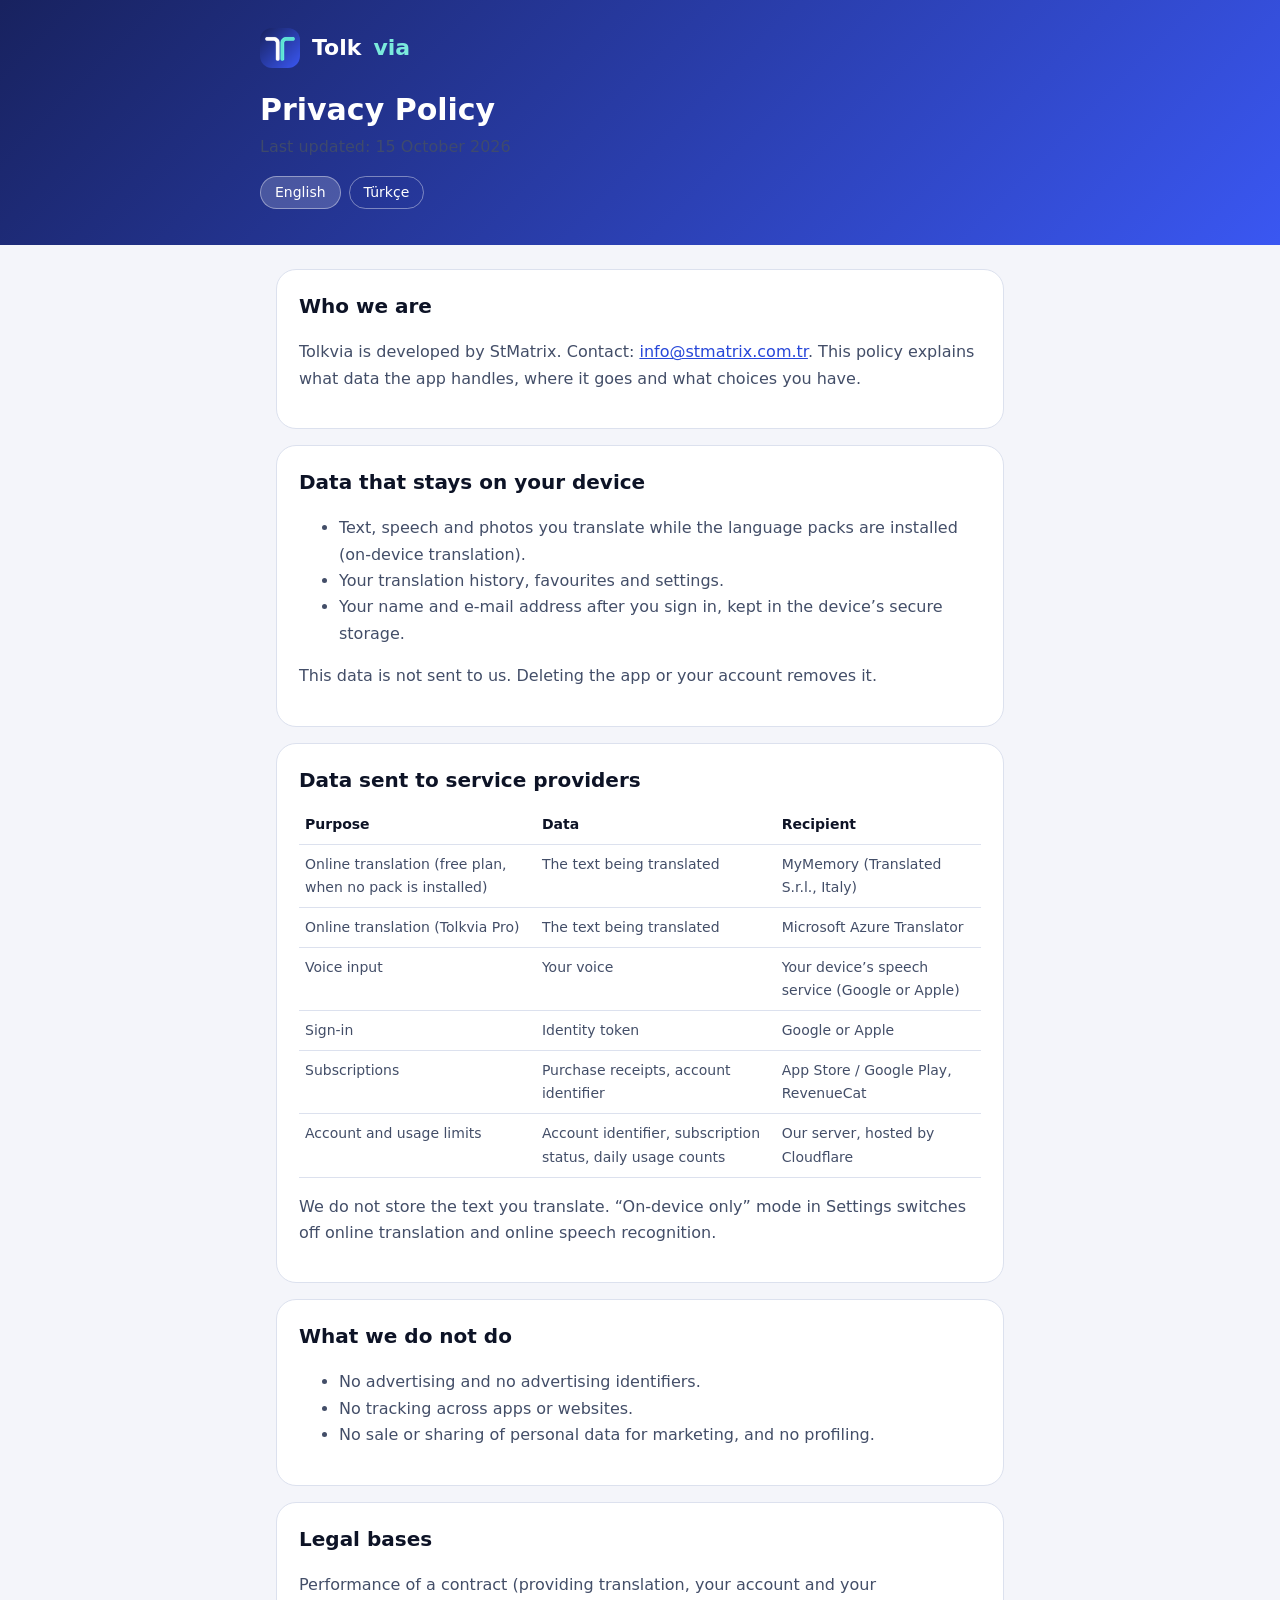
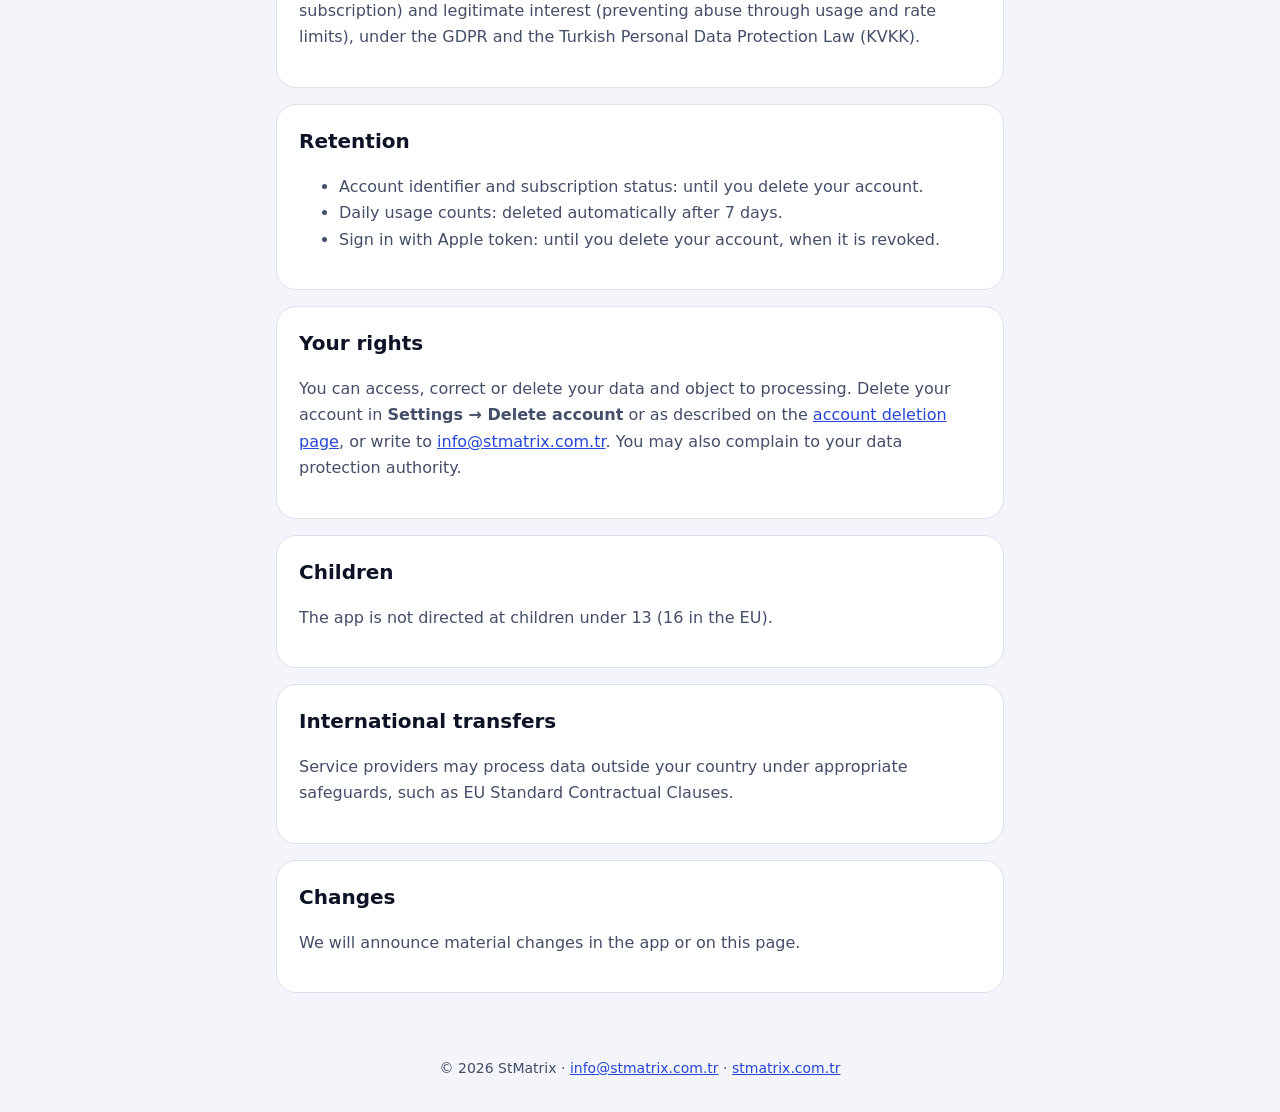
==== privacy.html @ 203be252 "Tolkvia legal pages: privacy policy, terms of use, account deletion (EN/TR)" ====
<!doctype html>
<html lang="en">
<head>
<meta charset="utf-8">
<meta name="viewport" content="width=device-width, initial-scale=1">
<title>Privacy Policy · Tolkvia</title>
<meta name="description" content="Last updated: 15 October 2026">
<link rel="icon" href="mark.png">
<link rel="stylesheet" href="style.css">
</head>
<body>
<header class="hero"><div class="wrap">
<a class="brand" href="index.html"><img src="mark.png" alt="">Tolk<span>via</span></a>
<h1>Privacy Policy</h1>
<p>Last updated: 15 October 2026</p>
<nav class="lang"><a href="privacy.html" aria-current="page">English</a><a href="privacy-tr.html" >Türkçe</a></nav>
</div></header>
<main class="wrap">
<section class="card"><h2>Who we are</h2><p>Tolkvia is developed by StMatrix. Contact: <a href="mailto:info@stmatrix.com.tr">info@stmatrix.com.tr</a>. This policy explains what data the app handles, where it goes and what choices you have.</p></section>
<section class="card"><h2>Data that stays on your device</h2><ul><li>Text, speech and photos you translate while the language packs are installed (on-device translation).</li><li>Your translation history, favourites and settings.</li><li>Your name and e-mail address after you sign in, kept in the device’s secure storage.</li></ul><p>This data is not sent to us. Deleting the app or your account removes it.</p></section>
<section class="card"><h2>Data sent to service providers</h2><div class="table"><table><tr><th>Purpose</th><th>Data</th><th>Recipient</th></tr><tr><td>Online translation (free plan, when no pack is installed)</td><td>The text being translated</td><td>MyMemory (Translated S.r.l., Italy)</td></tr><tr><td>Online translation (Tolkvia Pro)</td><td>The text being translated</td><td>Microsoft Azure Translator</td></tr><tr><td>Voice input</td><td>Your voice</td><td>Your device’s speech service (Google or Apple)</td></tr><tr><td>Sign-in</td><td>Identity token</td><td>Google or Apple</td></tr><tr><td>Subscriptions</td><td>Purchase receipts, account identifier</td><td>App Store / Google Play, RevenueCat</td></tr><tr><td>Account and usage limits</td><td>Account identifier, subscription status, daily usage counts</td><td>Our server, hosted by Cloudflare</td></tr></table></div><p>We do not store the text you translate. “On-device only” mode in Settings switches off online translation and online speech recognition.</p></section>
<section class="card"><h2>What we do not do</h2><ul><li>No advertising and no advertising identifiers.</li><li>No tracking across apps or websites.</li><li>No sale or sharing of personal data for marketing, and no profiling.</li></ul></section>
<section class="card"><h2>Legal bases</h2><p>Performance of a contract (providing translation, your account and your subscription) and legitimate interest (preventing abuse through usage and rate limits), under the GDPR and the Turkish Personal Data Protection Law (KVKK).</p></section>
<section class="card"><h2>Retention</h2><ul><li>Account identifier and subscription status: until you delete your account.</li><li>Daily usage counts: deleted automatically after 7 days.</li><li>Sign in with Apple token: until you delete your account, when it is revoked.</li></ul></section>
<section class="card"><h2>Your rights</h2><p>You can access, correct or delete your data and object to processing. Delete your account in <strong>Settings → Delete account</strong> or as described on the <a href="delete-account.html">account deletion page</a>, or write to <a href="mailto:info@stmatrix.com.tr">info@stmatrix.com.tr</a>. You may also complain to your data protection authority.</p></section>
<section class="card"><h2>Children</h2><p>The app is not directed at children under 13 (16 in the EU).</p></section>
<section class="card"><h2>International transfers</h2><p>Service providers may process data outside your country under appropriate safeguards, such as EU Standard Contractual Clauses.</p></section>
<section class="card"><h2>Changes</h2><p>We will announce material changes in the app or on this page.</p></section>

</main>
<footer>© 2026 StMatrix · <a href="mailto:info@stmatrix.com.tr">info@stmatrix.com.tr</a> · <a href="https://stmatrix.com.tr">stmatrix.com.tr</a></footer>
</body>
</html>
---- style.css ----
:root {
  --bg: #f4f5fa;
  --surface: #ffffff;
  --text: #0d1326;
  --muted: #434e68;
  --border: #dce1ee;
  --primary: #2747d9;
  --g1: #18225f;
  --g2: #3a57f2;
}
@media (prefers-color-scheme: dark) {
  :root {
    --bg: #070a15;
    --surface: #121930;
    --text: #f2f5fc;
    --muted: #b7c0da;
    --border: #28335a;
    --primary: #8098ff;
  }
}
* { box-sizing: border-box; }
body {
  margin: 0;
  background: var(--bg);
  color: var(--text);
  font: 16px/1.65 Inter, system-ui, -apple-system, "Segoe UI", Roboto, sans-serif;
}
.hero {
  background: linear-gradient(135deg, var(--g1), var(--g2));
  color: #fff;
  padding: 28px 16px 36px;
}
.wrap { max-width: 760px; margin: 0 auto; padding: 0 16px; }
.hero .wrap { padding: 0; }
.brand { display: flex; align-items: center; gap: 12px; text-decoration: none; color: #fff; font-weight: 800; font-size: 22px; }
.brand img { width: 40px; height: 40px; border-radius: 12px; }
.brand span { color: #7beadc; }
.hero h1 { font-size: 30px; line-height: 1.2; margin: 24px 0 6px; }
.hero p { margin: 0; opacity: .85; }
.lang { margin-top: 16px; display: flex; gap: 8px; flex-wrap: wrap; }
.lang a { color: #fff; border: 1px solid rgba(255,255,255,.4); border-radius: 999px; padding: 4px 14px; text-decoration: none; font-size: 14px; }
.lang a[aria-current] { background: rgba(255,255,255,.18); }
main.wrap { padding-top: 24px; padding-bottom: 48px; }
.card { background: var(--surface); border: 1px solid var(--border); border-radius: 20px; padding: 20px 22px; margin-bottom: 16px; }
h2 { font-size: 20px; margin: 0 0 8px; }
p, li { color: var(--muted); }
a { color: var(--primary); }
table { width: 100%; border-collapse: collapse; font-size: 14px; }
th, td { text-align: left; padding: 8px 6px; border-bottom: 1px solid var(--border); vertical-align: top; color: var(--muted); }
th { color: var(--text); }
.table { overflow-x: auto; }
.grid { display: grid; gap: 12px; grid-template-columns: repeat(auto-fit, minmax(220px, 1fr)); }
.grid a { display: block; text-decoration: none; background: var(--surface); border: 1px solid var(--border); border-radius: 20px; padding: 18px; color: var(--text); font-weight: 600; }
.grid a small { display: block; color: var(--muted); font-weight: 400; margin-top: 4px; }
footer { text-align: center; font-size: 14px; color: var(--muted); padding: 0 16px 32px; }
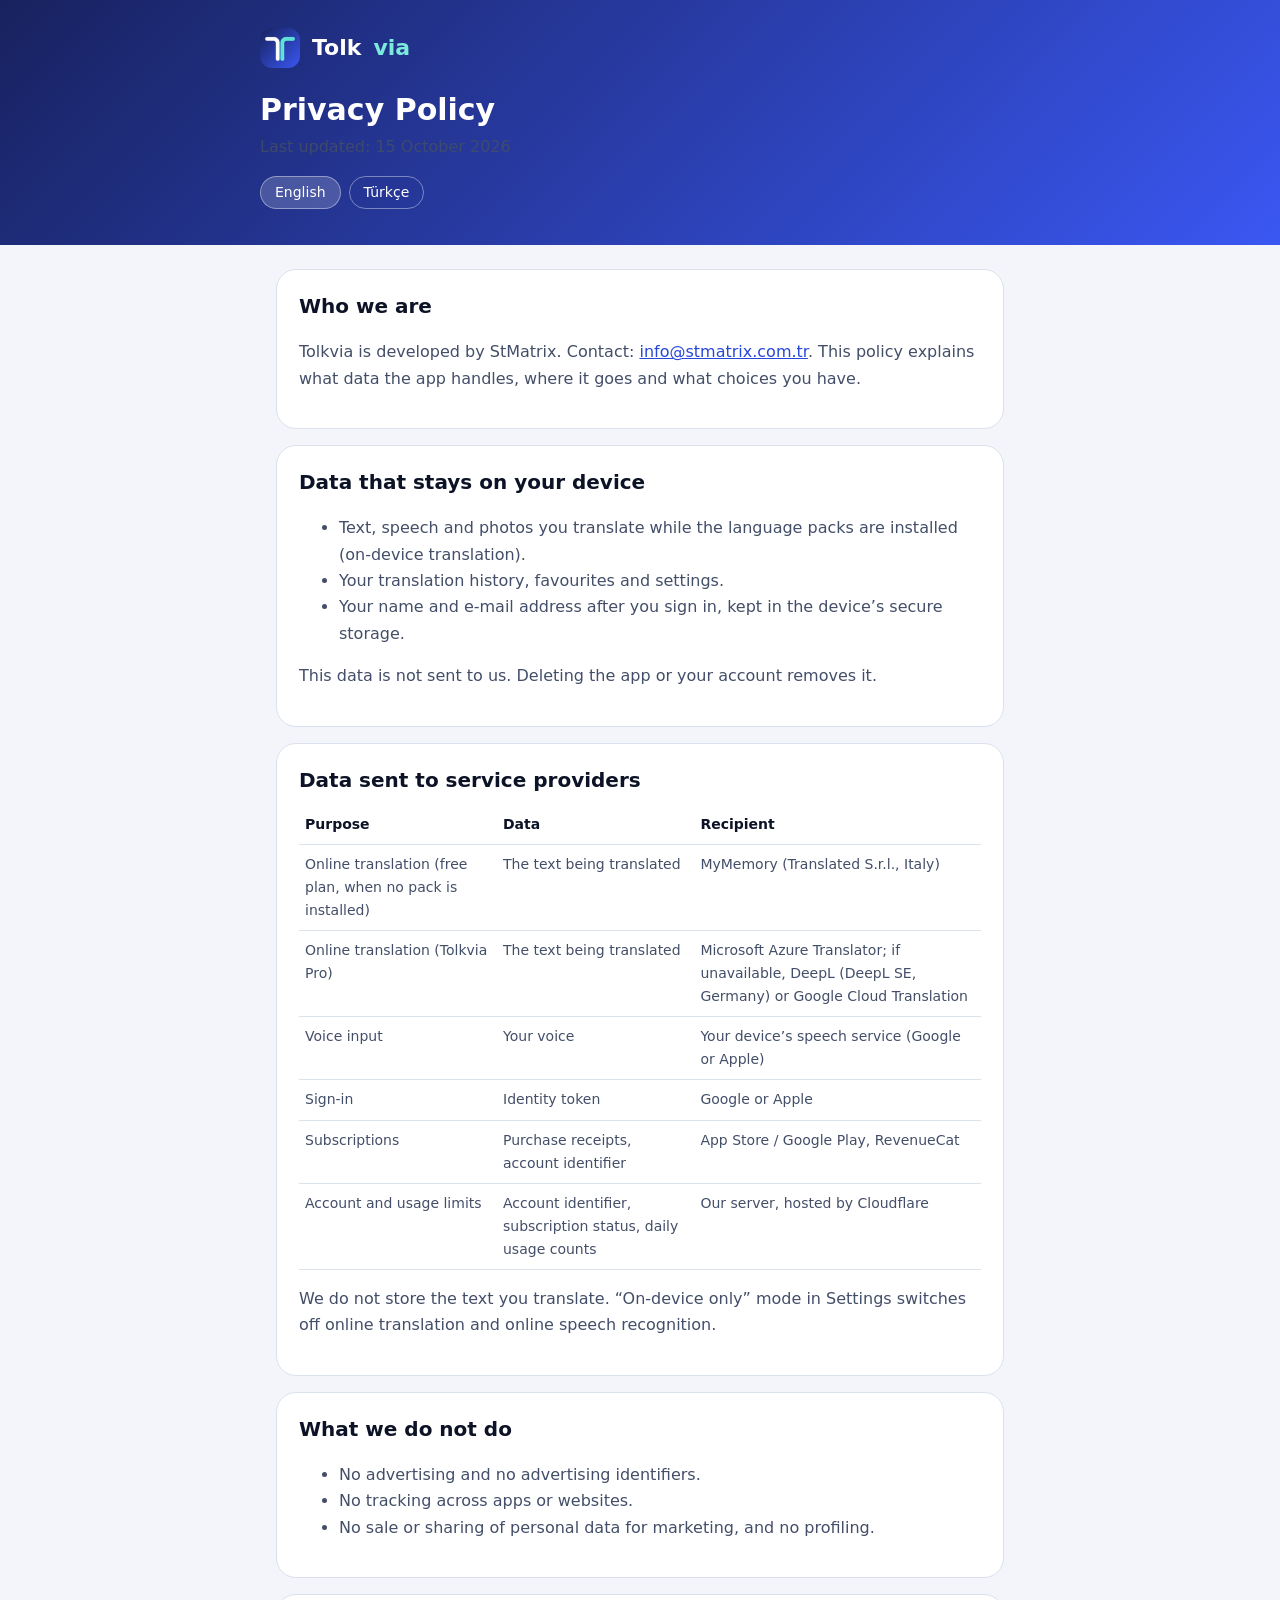
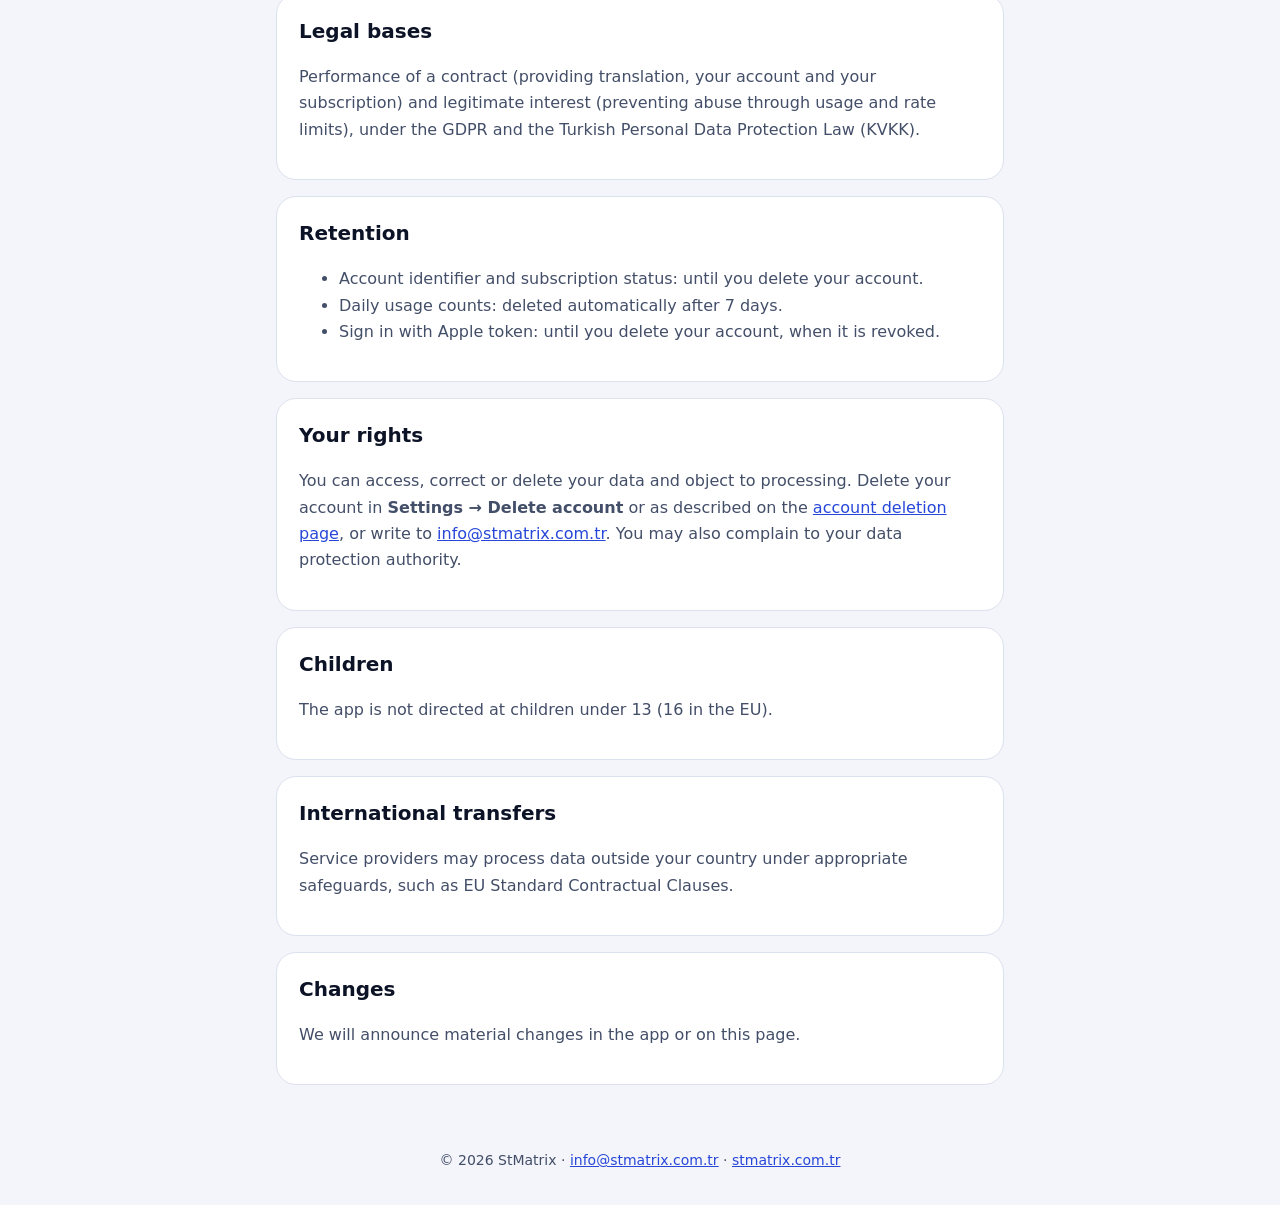
==== commit 930c8c33: "List DeepL and Google Cloud Translation as Pro translation fallbacks Co-Authored-By: Claude Opus 5.5" ====
--- a/privacy.html
+++ b/privacy.html
@@ -18,7 +18,7 @@
 <main class="wrap">
 <section class="card"><h2>Who we are</h2><p>Tolkvia is developed by StMatrix. Contact: <a href="mailto:info@stmatrix.com.tr">info@stmatrix.com.tr</a>. This policy explains what data the app handles, where it goes and what choices you have.</p></section>
 <section class="card"><h2>Data that stays on your device</h2><ul><li>Text, speech and photos you translate while the language packs are installed (on-device translation).</li><li>Your translation history, favourites and settings.</li><li>Your name and e-mail address after you sign in, kept in the device’s secure storage.</li></ul><p>This data is not sent to us. Deleting the app or your account removes it.</p></section>
-<section class="card"><h2>Data sent to service providers</h2><div class="table"><table><tr><th>Purpose</th><th>Data</th><th>Recipient</th></tr><tr><td>Online translation (free plan, when no pack is installed)</td><td>The text being translated</td><td>MyMemory (Translated S.r.l., Italy)</td></tr><tr><td>Online translation (Tolkvia Pro)</td><td>The text being translated</td><td>Microsoft Azure Translator</td></tr><tr><td>Voice input</td><td>Your voice</td><td>Your device’s speech service (Google or Apple)</td></tr><tr><td>Sign-in</td><td>Identity token</td><td>Google or Apple</td></tr><tr><td>Subscriptions</td><td>Purchase receipts, account identifier</td><td>App Store / Google Play, RevenueCat</td></tr><tr><td>Account and usage limits</td><td>Account identifier, subscription status, daily usage counts</td><td>Our server, hosted by Cloudflare</td></tr></table></div><p>We do not store the text you translate. “On-device only” mode in Settings switches off online translation and online speech recognition.</p></section>
+<section class="card"><h2>Data sent to service providers</h2><div class="table"><table><tr><th>Purpose</th><th>Data</th><th>Recipient</th></tr><tr><td>Online translation (free plan, when no pack is installed)</td><td>The text being translated</td><td>MyMemory (Translated S.r.l., Italy)</td></tr><tr><td>Online translation (Tolkvia Pro)</td><td>The text being translated</td><td>Microsoft Azure Translator; if unavailable, DeepL (DeepL SE, Germany) or Google Cloud Translation</td></tr><tr><td>Voice input</td><td>Your voice</td><td>Your device’s speech service (Google or Apple)</td></tr><tr><td>Sign-in</td><td>Identity token</td><td>Google or Apple</td></tr><tr><td>Subscriptions</td><td>Purchase receipts, account identifier</td><td>App Store / Google Play, RevenueCat</td></tr><tr><td>Account and usage limits</td><td>Account identifier, subscription status, daily usage counts</td><td>Our server, hosted by Cloudflare</td></tr></table></div><p>We do not store the text you translate. “On-device only” mode in Settings switches off online translation and online speech recognition.</p></section>
 <section class="card"><h2>What we do not do</h2><ul><li>No advertising and no advertising identifiers.</li><li>No tracking across apps or websites.</li><li>No sale or sharing of personal data for marketing, and no profiling.</li></ul></section>
 <section class="card"><h2>Legal bases</h2><p>Performance of a contract (providing translation, your account and your subscription) and legitimate interest (preventing abuse through usage and rate limits), under the GDPR and the Turkish Personal Data Protection Law (KVKK).</p></section>
 <section class="card"><h2>Retention</h2><ul><li>Account identifier and subscription status: until you delete your account.</li><li>Daily usage counts: deleted automatically after 7 days.</li><li>Sign in with Apple token: until you delete your account, when it is revoked.</li></ul></section>
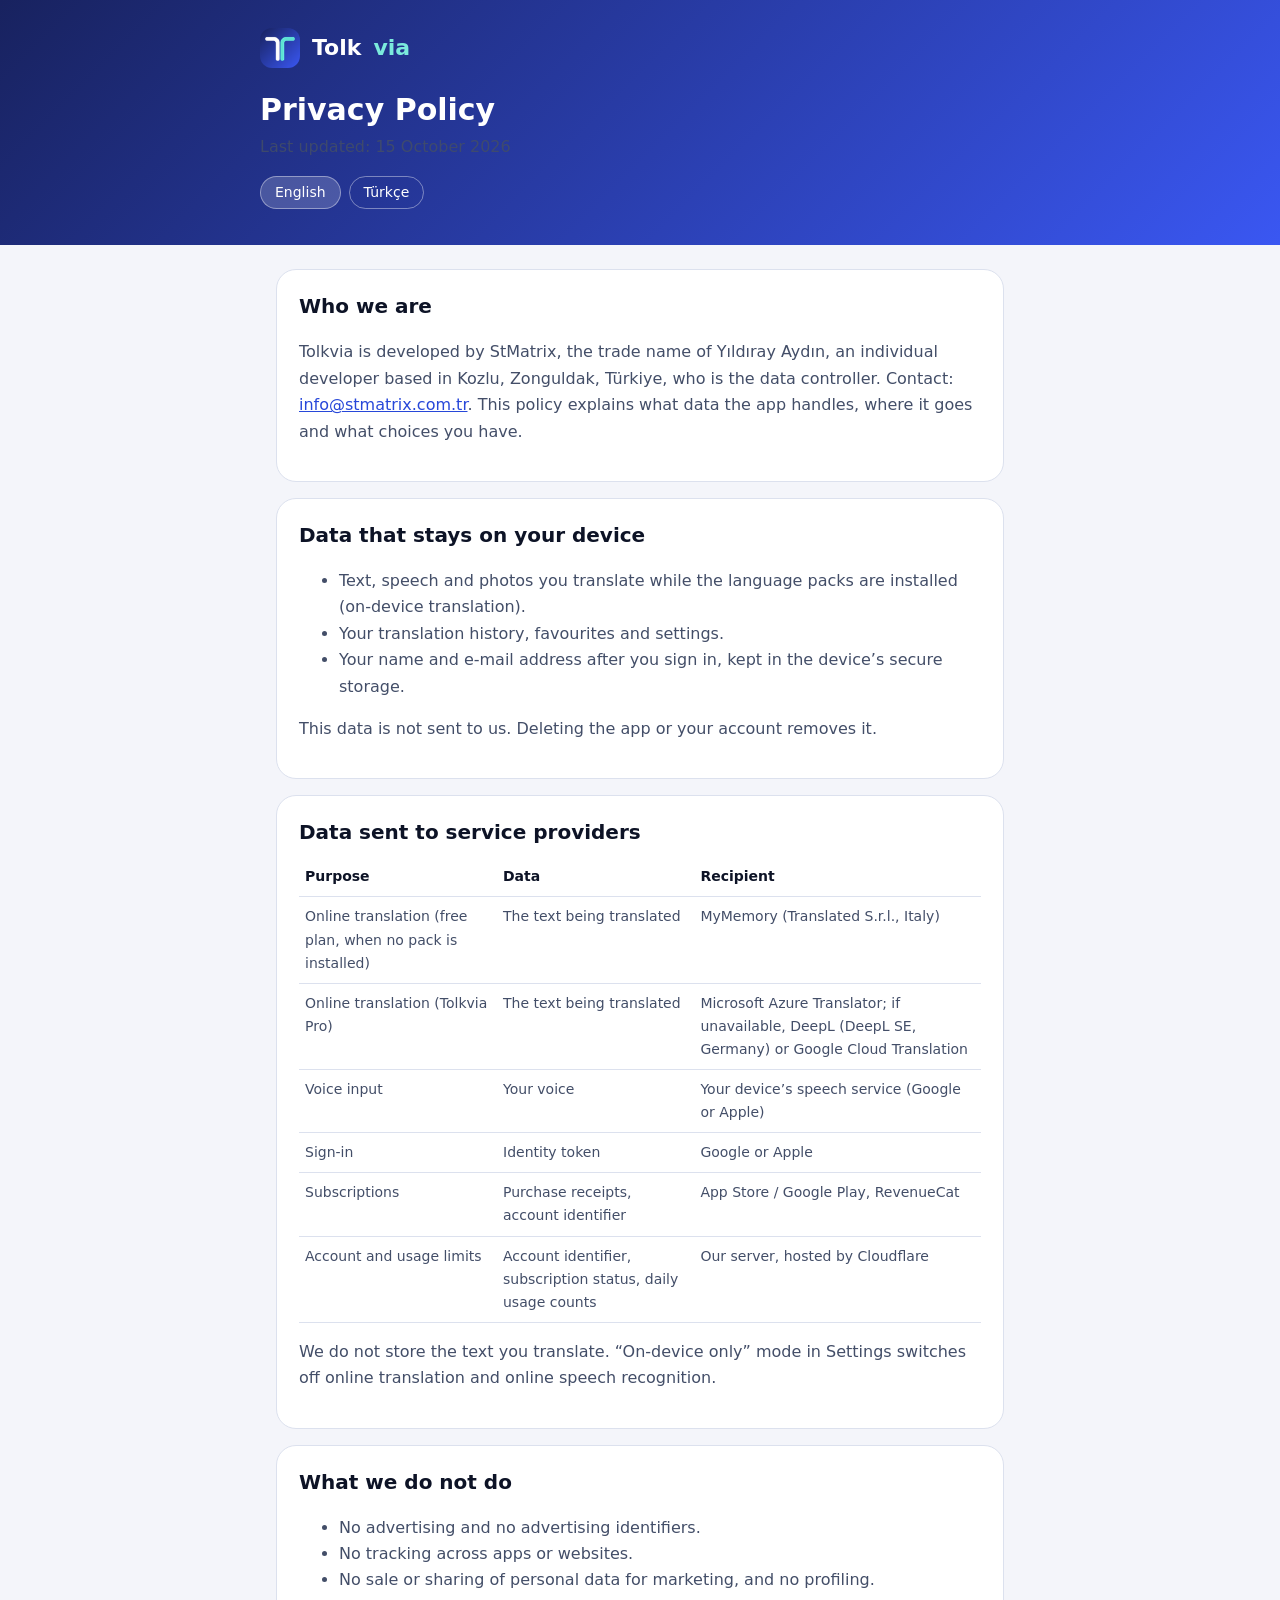
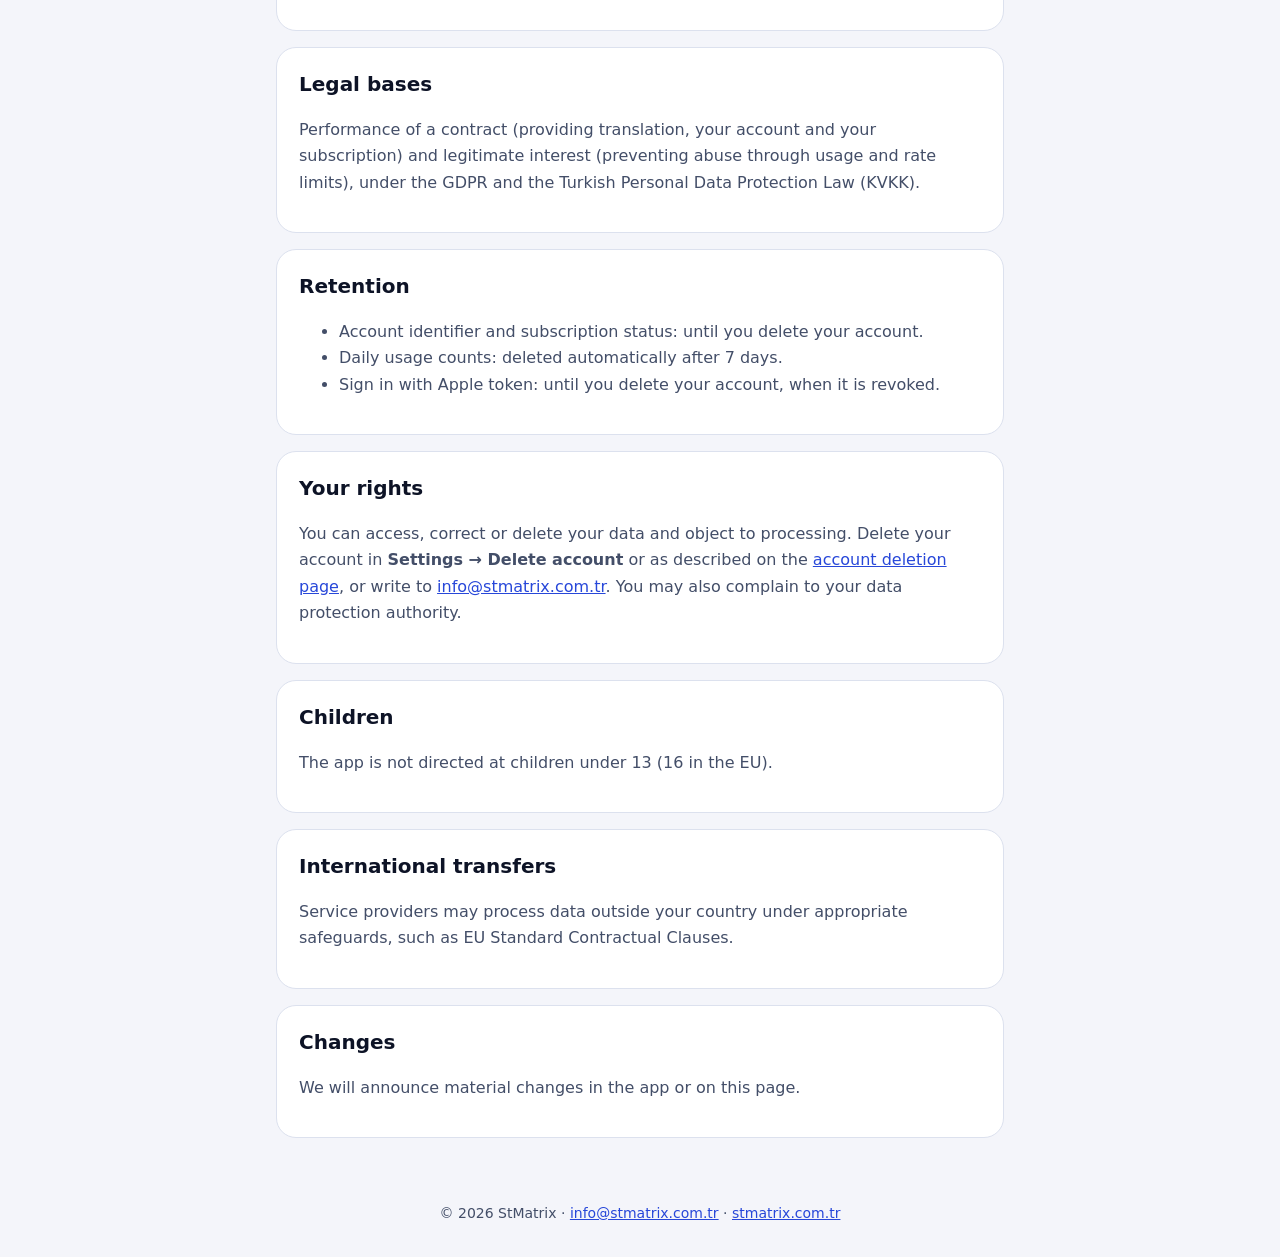
==== commit dcd919dd: "Name the data controller and provider (Yıldıray Aydın, StMatrix, Kozlu/Zonguldak) and Zonguldak juri" ====
--- a/privacy.html
+++ b/privacy.html
@@ -16,7 +16,7 @@
 <nav class="lang"><a href="privacy.html" aria-current="page">English</a><a href="privacy-tr.html" >Türkçe</a></nav>
 </div></header>
 <main class="wrap">
-<section class="card"><h2>Who we are</h2><p>Tolkvia is developed by StMatrix. Contact: <a href="mailto:info@stmatrix.com.tr">info@stmatrix.com.tr</a>. This policy explains what data the app handles, where it goes and what choices you have.</p></section>
+<section class="card"><h2>Who we are</h2><p>Tolkvia is developed by StMatrix, the trade name of Yıldıray Aydın, an individual developer based in Kozlu, Zonguldak, Türkiye, who is the data controller. Contact: <a href="mailto:info@stmatrix.com.tr">info@stmatrix.com.tr</a>. This policy explains what data the app handles, where it goes and what choices you have.</p></section>
 <section class="card"><h2>Data that stays on your device</h2><ul><li>Text, speech and photos you translate while the language packs are installed (on-device translation).</li><li>Your translation history, favourites and settings.</li><li>Your name and e-mail address after you sign in, kept in the device’s secure storage.</li></ul><p>This data is not sent to us. Deleting the app or your account removes it.</p></section>
 <section class="card"><h2>Data sent to service providers</h2><div class="table"><table><tr><th>Purpose</th><th>Data</th><th>Recipient</th></tr><tr><td>Online translation (free plan, when no pack is installed)</td><td>The text being translated</td><td>MyMemory (Translated S.r.l., Italy)</td></tr><tr><td>Online translation (Tolkvia Pro)</td><td>The text being translated</td><td>Microsoft Azure Translator; if unavailable, DeepL (DeepL SE, Germany) or Google Cloud Translation</td></tr><tr><td>Voice input</td><td>Your voice</td><td>Your device’s speech service (Google or Apple)</td></tr><tr><td>Sign-in</td><td>Identity token</td><td>Google or Apple</td></tr><tr><td>Subscriptions</td><td>Purchase receipts, account identifier</td><td>App Store / Google Play, RevenueCat</td></tr><tr><td>Account and usage limits</td><td>Account identifier, subscription status, daily usage counts</td><td>Our server, hosted by Cloudflare</td></tr></table></div><p>We do not store the text you translate. “On-device only” mode in Settings switches off online translation and online speech recognition.</p></section>
 <section class="card"><h2>What we do not do</h2><ul><li>No advertising and no advertising identifiers.</li><li>No tracking across apps or websites.</li><li>No sale or sharing of personal data for marketing, and no profiling.</li></ul></section>
